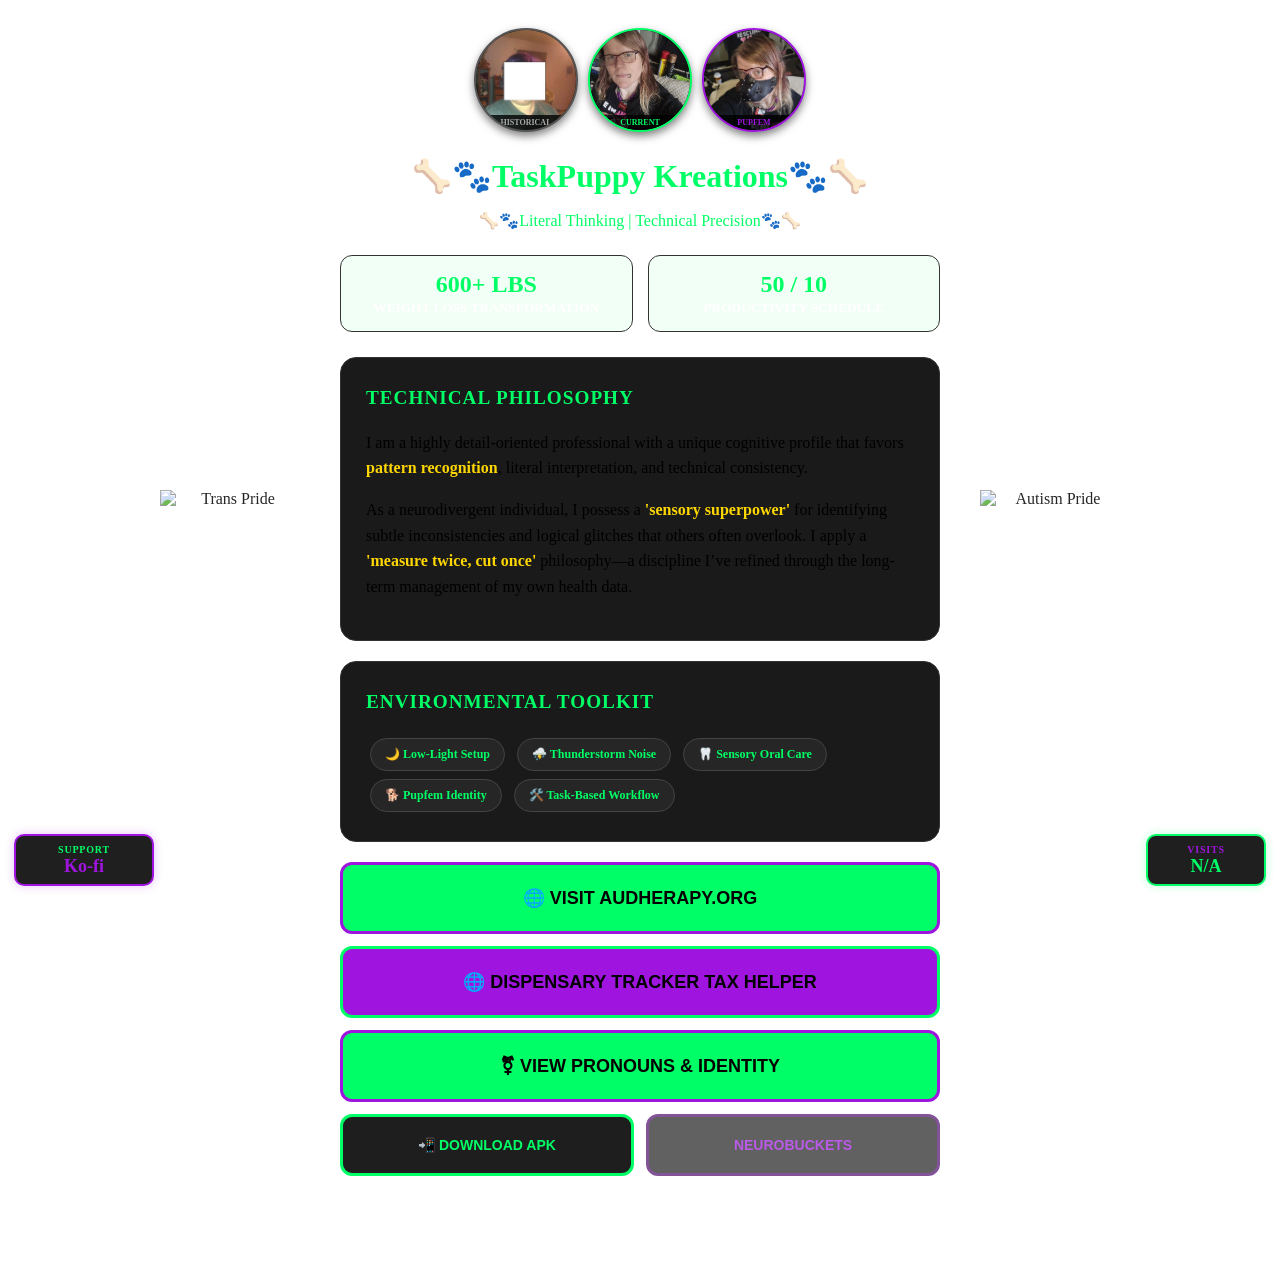
==== index.html @ c6770315 "Fix button link to open in a new tab" ====
<!DOCTYPE html>
<html lang="en">
<head>
    <meta name="darkreader-lock">
    <meta charset="UTF-8">
    <meta name="viewport" content="width=device-width, initial-scale=1.0, maximum-scale=1.0, user-scalable=no">
    <title>TaskPuppy | Forensic Bio</title>
    <link rel="stylesheet" href="style.css">
    <style>
        /* PREVENTS SIDE-SCROLLING ON MOBILE FROM FLOATING IMAGES */
        html, body {
            overflow-x: hidden; 
            cursor: url('assets/pawbeans-cursor-purple.png') 8 4, auto;
        }

        a,
        button,
        [role="button"],
        input[type="button"],
        input[type="submit"] {
            cursor: url('assets/pawbeans-cursor-purple-click.png') 8 4, pointer;
        }

        /* PRESERVED: THE ORGANIC PAW TRAIL - DARK READER LOCK */
        body::before {
            content: "";
            position: fixed;
            top: 0; left: 0; width: 100%; height: 100%;
            pointer-events: none; z-index: -1;
            background-image: url('./assets/paws.png'), url('./assets/paws.png');
            background-repeat: repeat;
            background-size: 400px auto;
            background-position: 0 0, 200px 250px;
            filter: opacity(0.12) drop-shadow(0 0 0 #00ff66) drop-shadow(400px 0 0 #6600ff);
        }

        .app-container { text-align: center; max-width: 600px; margin: 0 auto; padding: 20px; }
        .photo-container { display: flex; justify-content: center; gap: 10px; margin-bottom: 25px; }
        .profile-frame { flex: 0 0 100px; height: 100px; border-radius: 50%; border: 2px solid #00FF66; overflow: hidden; position: relative; background: #111; box-shadow: 0 4px 8px rgba(0,0,0,0.5); }
        .frame-label { position: absolute; bottom: 0; width: 100%; background: rgba(0,0,0,0.8); font-size: 8px; padding: 3px 0; font-weight: 900; color: #00FF66; }
        .stat-grid { display: grid; grid-template-columns: 1fr 1fr; gap: 15px; margin-bottom: 25px; }
        .stat-card { background: rgba(0, 255, 102, 0.05); border: 1px solid #333; padding: 15px; border-radius: 12px; }
        .stat-val { display: block; font-size: 24px; font-weight: 900; color: #00FF66; }
        .card { background: #1a1a1a; border-radius: 16px; padding: 25px; margin-bottom: 20px; border: 1px solid #333; text-align: left; line-height: 1.6; }
        .tool-chip { display: inline-block; background: rgba(255, 255, 255, 0.05); border: 1px solid #444; padding: 6px 14px; border-radius: 20px; font-size: 12px; margin: 4px; color: #00FF66; font-weight: bold; }
        .highlight { color: #FFD700; font-weight: bold; }
        h2 { margin-top: 0; font-size: 1.2rem; text-transform: uppercase; letter-spacing: 1px; }

        .site-counter {
            position: fixed;
            right: 14px;
            bottom: calc(14px + env(safe-area-inset-bottom));
            z-index: 9999;
            background: rgba(0, 0, 0, 0.88);
            border: 2px solid #00FF66;
            border-radius: 10px;
            padding: 8px 12px;
            box-shadow: 0 0 10px rgba(0, 255, 102, 0.25);
            text-align: center;
            min-width: 92px;
        }

        .site-counter-label {
            color: #9f15df;
            font-size: 10px;
            font-weight: 900;
            letter-spacing: 0.8px;
            text-transform: uppercase;
            display: block;
            margin-bottom: 2px;
        }

        .site-counter-value {
            color: #00FF66;
            font-size: 18px;
            font-weight: 900;
            line-height: 1;
        }

        .current-photo-upside-down {
            transform: rotate(270deg);
            transform-origin: center center;
        }

        .kofi-button {
            position: fixed;
            left: 14px;
            bottom: calc(14px + env(safe-area-inset-bottom));
            z-index: 9998;
            background: rgba(0, 0, 0, 0.88);
            border: 2px solid #9f15df;
            border-radius: 10px;
            padding: 8px 12px;
            box-shadow: 0 0 10px rgba(159, 21, 223, 0.25);
            text-align: center;
            min-width: 112px;
            text-decoration: none;
            display: inline-block;
        }

        .kofi-button-label {
            color: #00FF66;
            font-size: 10px;
            font-weight: 900;
            letter-spacing: 0.8px;
            text-transform: uppercase;
            display: block;
            margin-bottom: 2px;
        }

        .kofi-button-value {
            color: #9f15df;
            font-size: 18px;
            font-weight: 900;
            line-height: 1;
        }

        @media (max-width: 640px) {
            .site-counter {
                right: 10px;
                bottom: calc(12px + env(safe-area-inset-bottom));
                padding: 7px 10px;
                min-width: 84px;
            }

            .site-counter-value {
                font-size: 16px;
            }

            .kofi-button {
                left: 10px;
                bottom: calc(12px + env(safe-area-inset-bottom));
                padding: 7px 10px;
                min-width: 98px;
            }

            .kofi-button-value {
                font-size: 16px;
            }

        }
    </style>
</head>
<body>

    <div class="app-container">
        <div class="photo-container">
            <div class="profile-frame" style="border-color: #555;">
                <img src="assets/550-me-web.jpg" loading="lazy" decoding="async" style="width:100%; height:100%; object-fit: cover;">
                <div class="frame-label" style="color:#aaa;">HISTORICAL</div>
            </div>
            <div class="profile-frame">
                <img src="assets/no-muzzle-web.jpg" class="current-photo-upside-down" loading="lazy" decoding="async" style="width:100%; height:100%; object-fit: cover;">
                <div class="frame-label" style="color:#00FF66;">CURRENT</div>
            </div>
            <div class="profile-frame" style="border-color: #9f15df;">
                <img src="assets/muzzle-web.jpg" loading="lazy" decoding="async" style="width:100%; height:100%; object-fit: cover;">
                <div class="frame-label" style="color: #9f15df;">PUPFEM</div>
            </div>
        </div>

        <h1 style="margin-bottom: 5px;color: #00ff66;">🦴🐾TaskPuppy Kreations🐾🦴</h1>
        <p style="color:#00FF66; margin-bottom: 25px;">🦴🐾Literal Thinking | Technical Precision🐾🦴</p>

        <div class="stat-grid">
            <div class="stat-card">
                <span class="stat-val">600+ LBS</span>
                <small style="color:#ffffff; font-weight:bold;">WEIGHT LOSS TRANSFORMATION</small>
            </div>
            <div class="stat-card">
                <span class="stat-val">50 / 10</span>
                <small style="color:#ffffff; font-weight:bold;">PRODUCTIVITY SCHEDULE</small>
            </div>
        </div>

        <div style="position: relative; margin-bottom: 20px;">
            
            <img src="assets/transgender.png" alt="Trans Pride" 
                 style="position: absolute; right: calc(100% + 40px); top: 50%; transform: translateY(-50%); width: 140px; height: auto; opacity: 0.85; pointer-events: none;">

            <div class="card" style="margin-bottom: 0;">
                <h2 style="color:#00FF66;">Technical Philosophy</h2>
                <p>I am a highly detail-oriented professional with a unique cognitive profile that favors <span class="highlight">pattern recognition</span>, literal interpretation, and technical consistency.</p>
                <p>As a neurodivergent individual, I possess a <span class="highlight">'sensory superpower'</span> for identifying subtle inconsistencies and logical glitches that others often overlook. I apply a <span class="highlight">'measure twice, cut once'</span> philosophy—a discipline I’ve refined through the long-term management of my own health data.</p>
            </div>

            <img src="assets/autism.png" alt="Autism Pride" 
                 style="position: absolute; left: calc(100% + 40px); top: 50%; transform: translateY(-50%); width: 140px; height: auto; opacity: 0.85; pointer-events: none;">

        </div>

        <div class="card">
            <h2 style="color:#00FF66;">Environmental Toolkit</h2>
            <div class="chip-container">
                <span class="tool-chip">🌙 Low-Light Setup</span>
                <span class="tool-chip">⛈️ Thunderstorm Noise</span>
                <span class="tool-chip">🦷 Sensory Oral Care</span>
                <span class="tool-chip">🐕 Pupfem Identity</span>
                <span class="tool-chip">🛠️ Task-Based Workflow</span>
            </div>
        </div>

        <div style="margin-top: 20px;">
            <button onclick="window.open('https://audherapy.org', '_blank')" 
                    style="width:100%; background: #00FF66; color: #000; border: 3px solid #9f15df; padding: 22px; border-radius: 12px; font-weight: 900; font-size: 18px; cursor: pointer; margin-bottom: 12px; text-transform: uppercase;">
                🌐 VISIT AUDHERAPY.ORG
            </button>

            <button onclick="window.open('https://github.com/TaskPuppyNatani/Dispensary_Tracker', '_blank')" 
                    style="width:100%; background: #9f15df; color: #000; border: 3px solid #00FF66; padding: 22px; border-radius: 12px; font-weight: 900; font-size: 18px; cursor: pointer; margin-bottom: 12px; text-transform: uppercase;">
                🌐 Dispensary Tracker Tax Helper
            </button>
        </div>

        <button onclick="window.open('https://en.pronouns.page/@natanilombax', '_blank')" 
            style="width:100%; background: #00FF66; color: #000; border: 3px solid #9f15df; padding: 22px; border-radius: 12px; font-weight: 900; font-size: 18px; cursor: pointer; margin-bottom: 12px; text-transform: uppercase;">
        ⚧ VIEW PRONOUNS & IDENTITY
    </button>

        <div style="display: grid; grid-template-columns: 1fr 1fr; gap: 12px; margin-bottom: 60px;">
            <a href="https://audherapy.org/AuDherapy.apk" download style="text-decoration: none;">
                <button style="width:100%; background: #1E1E1E; color: #00FF66; border: 3px solid #00FF66; padding: 20px; border-radius: 12px; font-weight: 900; font-size: 14px; cursor: pointer;">
                    📲 DOWNLOAD APK
                </button>
            </a>
            <button style="width:100%; background: #1E1E1E; color: #9f15df; border: 3px solid #4d0a6b; padding: 20px; border-radius: 12px; font-weight: 900; font-size: 14px; opacity: 0.7;">
                NEUROBUCKETS
            </button>
        </div>
    </div>

    <div class="site-counter" aria-live="polite" aria-label="Site visit counter">
        <span class="site-counter-label">Visits</span>
        <span id="site-counter-value" class="site-counter-value">...</span>
    </div>

    <a class="kofi-button" href="https://ko-fi.com/taskpuppyloona" target="_blank" rel="noopener noreferrer" aria-label="Support me on Ko-fi">
        <span class="kofi-button-label">Support</span>
        <span class="kofi-button-value">Ko-fi</span>
    </a>

<script>
    (function () {
        var counterEl = document.getElementById('site-counter-value');
        if (!counterEl) return;

        var endpoint = 'https://api.countapi.xyz/hit/taskpuppykreations.org/homepage';

        fetch(endpoint)
            .then(function (response) {
                if (!response.ok) {
                    throw new Error('Counter request failed');
                }
                return response.json();
            })
            .then(function (data) {
                if (typeof data.value === 'number') {
                    counterEl.textContent = data.value.toLocaleString();
                } else {
                    counterEl.textContent = 'N/A';
                }
            })
            .catch(function () {
                counterEl.textContent = 'N/A';
            });
    })();
</script>
</body>
</html>
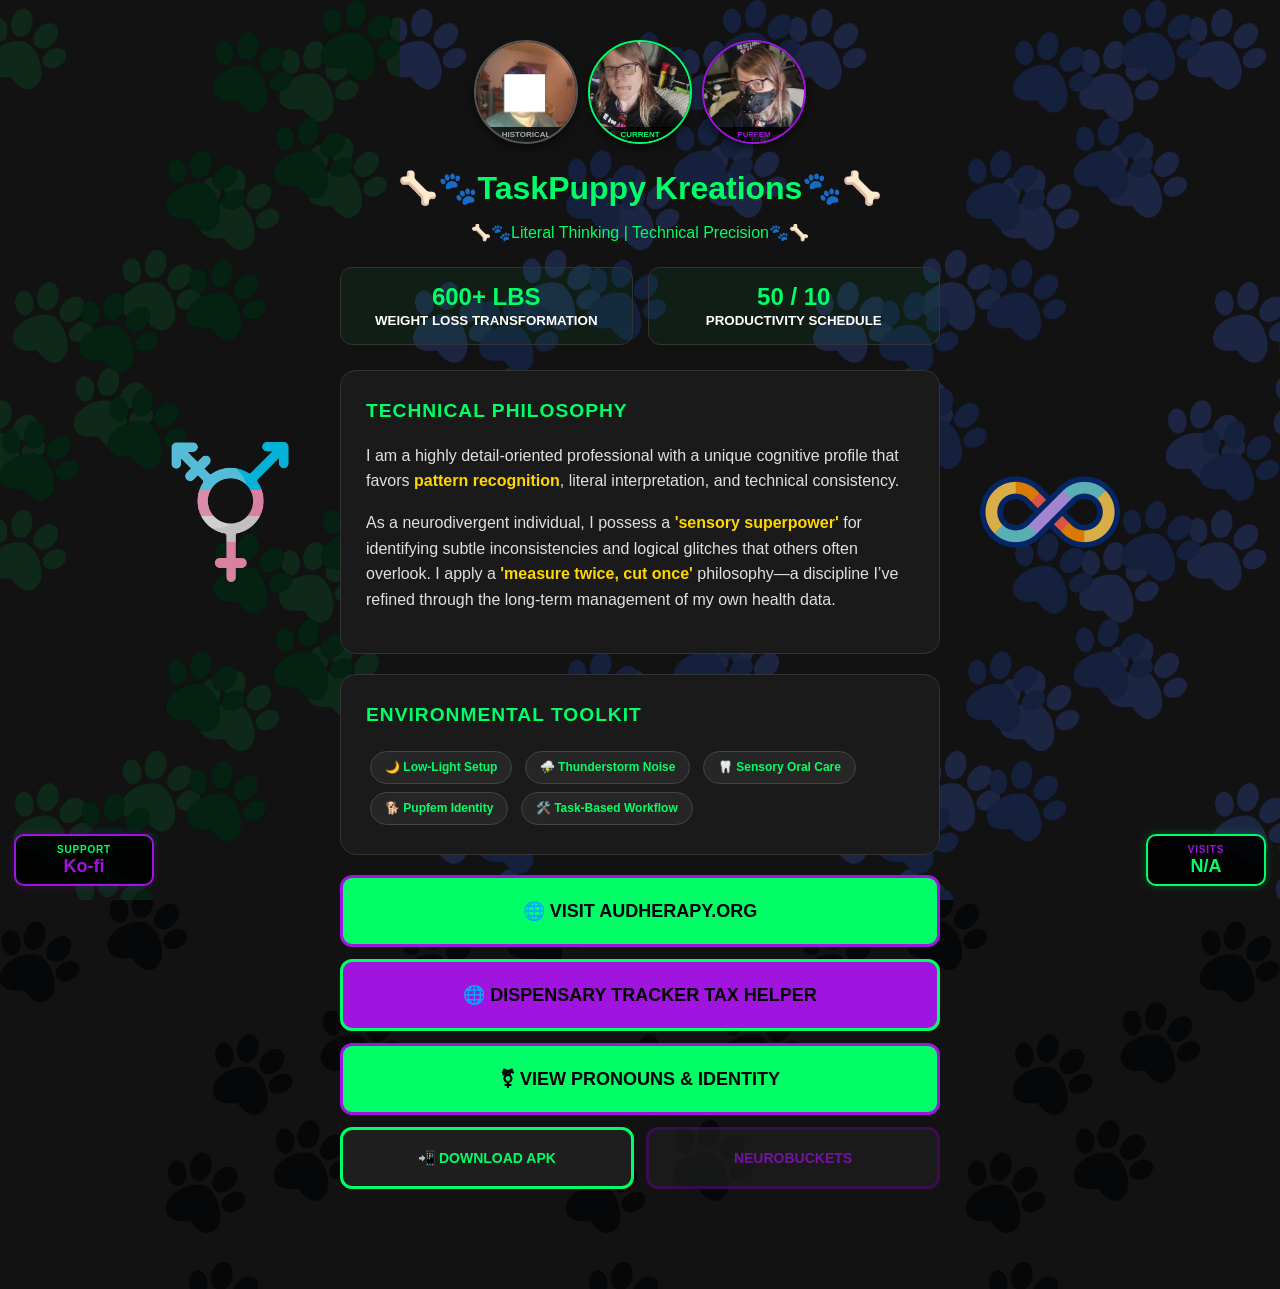
==== commit ddc1a3b7: "Reorganize assest structure" ====
--- a/index.html
+++ b/index.html
@@ -18,7 +18,7 @@
         [role="button"],
         input[type="button"],
         input[type="submit"] {
-            cursor: url('assets/pawbeans-cursor-purple-click.png') 8 4, pointer;
+            cursor: url('assets/cursor/pawbeans-cursor-purple-click.png') 8 4, pointer;
         }
 
         /* PRESERVED: THE ORGANIC PAW TRAIL - DARK READER LOCK */
@@ -27,7 +27,7 @@
             position: fixed;
             top: 0; left: 0; width: 100%; height: 100%;
             pointer-events: none; z-index: -1;
-            background-image: url('./assets/paws.png'), url('./assets/paws.png');
+            background-image: url('./assets/images/branding/paws.png'), url('./assets/images/branding/paws.png');
             background-repeat: repeat;
             background-size: 400px auto;
             background-position: 0 0, 200px 250px;
@@ -146,15 +146,15 @@
     <div class="app-container">
         <div class="photo-container">
             <div class="profile-frame" style="border-color: #555;">
-                <img src="assets/550-me-web.jpg" loading="lazy" decoding="async" style="width:100%; height:100%; object-fit: cover;">
+                <img src="assets/images/blog/550-me-web.jpg" loading="lazy" decoding="async" style="width:100%; height:100%; object-fit: cover;">
                 <div class="frame-label" style="color:#aaa;">HISTORICAL</div>
             </div>
             <div class="profile-frame">
-                <img src="assets/no-muzzle-web.jpg" class="current-photo-upside-down" loading="lazy" decoding="async" style="width:100%; height:100%; object-fit: cover;">
+                <img src="assets/images/blog/no-muzzle-web.jpg" class="current-photo-upside-down" loading="lazy" decoding="async" style="width:100%; height:100%; object-fit: cover;">
                 <div class="frame-label" style="color:#00FF66;">CURRENT</div>
             </div>
             <div class="profile-frame" style="border-color: #9f15df;">
-                <img src="assets/muzzle-web.jpg" loading="lazy" decoding="async" style="width:100%; height:100%; object-fit: cover;">
+                <img src="assets/images/blog/muzzle-web.jpg" loading="lazy" decoding="async" style="width:100%; height:100%; object-fit: cover;">
                 <div class="frame-label" style="color: #9f15df;">PUPFEM</div>
             </div>
         </div>
@@ -175,7 +175,7 @@
 
         <div style="position: relative; margin-bottom: 20px;">
             
-            <img src="assets/transgender.png" alt="Trans Pride" 
+            <img src="assets/icons/transgender.png" alt="Trans Pride" 
                  style="position: absolute; right: calc(100% + 40px); top: 50%; transform: translateY(-50%); width: 140px; height: auto; opacity: 0.85; pointer-events: none;">
 
             <div class="card" style="margin-bottom: 0;">
@@ -184,7 +184,7 @@
                 <p>As a neurodivergent individual, I possess a <span class="highlight">'sensory superpower'</span> for identifying subtle inconsistencies and logical glitches that others often overlook. I apply a <span class="highlight">'measure twice, cut once'</span> philosophy—a discipline I’ve refined through the long-term management of my own health data.</p>
             </div>
 
-            <img src="assets/autism.png" alt="Autism Pride" 
+            <img src="assets/icons/autism.png" alt="Autism Pride" 
                  style="position: absolute; left: calc(100% + 40px); top: 50%; transform: translateY(-50%); width: 140px; height: auto; opacity: 0.85; pointer-events: none;">
 
         </div>
@@ -244,7 +244,7 @@
         var counterEl = document.getElementById('site-counter-value');
         if (!counterEl) return;
 
-        var endpoint = 'https://api.countapi.xyz/hit/taskpuppykreations.org/homepage';
+        var endpoint = 'https://api.counterapi.dev/v1/taskpuppykreations/homepage/up';
 
         fetch(endpoint)
             .then(function (response) {
@@ -254,8 +254,8 @@
                 return response.json();
             })
             .then(function (data) {
-                if (typeof data.value === 'number') {
-                    counterEl.textContent = data.value.toLocaleString();
+                if (typeof data.count === 'number') {
+                    counterEl.textContent = data.count.toLocaleString();
                 } else {
                     counterEl.textContent = 'N/A';
                 }
--- a/style.css
+++ b/style.css
@@ -0,0 +1,54 @@
+:root {
+    --bg-color: #121212;
+    --card-bg: #1E1E1E;
+    --text-main: #E0E0E0;
+    --cyan: #00E5FF;
+    --orange: #FF9100;
+    --purple: #9f15df;
+}
+
+body {
+    background-color: var(--bg-color);
+    color: var(--text-main);
+    font-family: 'Inter', sans-serif;
+    margin: 0;
+    padding: 20px;
+    /* Paw Trail Background preserved from your bio app */
+    background-image: url('assets/images/branding/paws.png');
+    background-size: 400px;
+    background-repeat: repeat;
+}
+
+.profile-frame {
+    width: 100px;
+    height: 100px;
+    border-radius: 50%;
+    border: 2px solid var(--cyan);
+    overflow: hidden;
+    position: relative;
+}
+
+.stat-card {
+    background: rgba(0, 229, 255, 0.05);
+    border: 1px solid #333;
+    padding: 15px;
+    border-radius: 12px;
+    text-align: center;
+}
+
+.stat-val {
+    font-size: 24px;
+    font-weight: 900;
+    color: var(--cyan);
+}
+
+.merchant-btn {
+    width: 100%;
+    background: var(--purple);
+    color: #000;
+    padding: 20px;
+    border-radius: 12px;
+    font-weight: 900;
+    border: none;
+    cursor: pointer;
+}
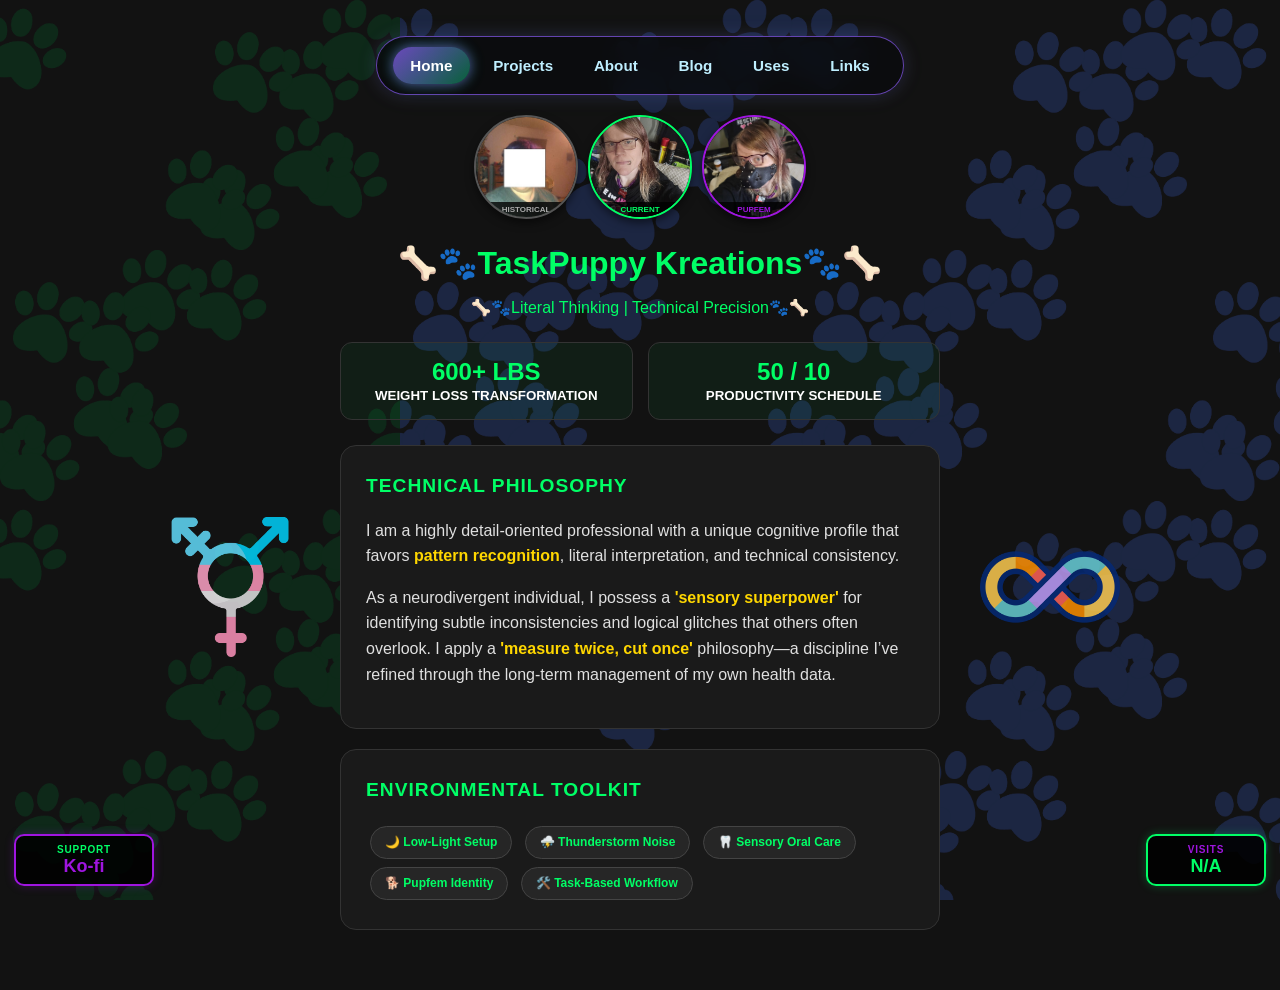
==== commit e0675129: "Moved css to assets/css/ folder, added navbar, removed links on index.hmtl" ====
--- a/index.html
+++ b/index.html
@@ -5,7 +5,7 @@
     <meta charset="UTF-8">
     <meta name="viewport" content="width=device-width, initial-scale=1.0, maximum-scale=1.0, user-scalable=no">
     <title>TaskPuppy | Forensic Bio</title>
-    <link rel="stylesheet" href="style.css">
+    <link rel="stylesheet" href="assets/css/style.css">
     <style>
         /* PREVENTS SIDE-SCROLLING ON MOBILE FROM FLOATING IMAGES */
         html, body {
@@ -142,6 +142,16 @@
     </style>
 </head>
 <body>
+<nav class="navbar" aria-label="Main navigation">
+    <ul>
+        <li><a href="index.html" aria-current="page">Home</a></li>
+        <li><a href="projects.html">Projects</a></li>
+        <li><a href="about.html">About</a></li>
+        <li><a href="blog.html">Blog</a></li>
+        <li><a href="uses.html">Uses</a></li>
+        <li><a href="links.html">Links</a></li>
+    </ul>
+</nav>
 
     <div class="app-container">
         <div class="photo-container">
@@ -198,34 +208,6 @@
                 <span class="tool-chip">🐕 Pupfem Identity</span>
                 <span class="tool-chip">🛠️ Task-Based Workflow</span>
             </div>
-        </div>
-
-        <div style="margin-top: 20px;">
-            <button onclick="window.open('https://audherapy.org', '_blank')" 
-                    style="width:100%; background: #00FF66; color: #000; border: 3px solid #9f15df; padding: 22px; border-radius: 12px; font-weight: 900; font-size: 18px; cursor: pointer; margin-bottom: 12px; text-transform: uppercase;">
-                🌐 VISIT AUDHERAPY.ORG
-            </button>
-
-            <button onclick="window.open('https://github.com/TaskPuppyNatani/Dispensary_Tracker', '_blank')" 
-                    style="width:100%; background: #9f15df; color: #000; border: 3px solid #00FF66; padding: 22px; border-radius: 12px; font-weight: 900; font-size: 18px; cursor: pointer; margin-bottom: 12px; text-transform: uppercase;">
-                🌐 Dispensary Tracker Tax Helper
-            </button>
-        </div>
-
-        <button onclick="window.open('https://en.pronouns.page/@natanilombax', '_blank')" 
-            style="width:100%; background: #00FF66; color: #000; border: 3px solid #9f15df; padding: 22px; border-radius: 12px; font-weight: 900; font-size: 18px; cursor: pointer; margin-bottom: 12px; text-transform: uppercase;">
-        ⚧ VIEW PRONOUNS & IDENTITY
-    </button>
-
-        <div style="display: grid; grid-template-columns: 1fr 1fr; gap: 12px; margin-bottom: 60px;">
-            <a href="https://audherapy.org/AuDherapy.apk" download style="text-decoration: none;">
-                <button style="width:100%; background: #1E1E1E; color: #00FF66; border: 3px solid #00FF66; padding: 20px; border-radius: 12px; font-weight: 900; font-size: 14px; cursor: pointer;">
-                    📲 DOWNLOAD APK
-                </button>
-            </a>
-            <button style="width:100%; background: #1E1E1E; color: #9f15df; border: 3px solid #4d0a6b; padding: 20px; border-radius: 12px; font-weight: 900; font-size: 14px; opacity: 0.7;">
-                NEUROBUCKETS
-            </button>
         </div>
     </div>
 
--- a/assets/css/style.css
+++ b/assets/css/style.css
@@ -0,0 +1,161 @@
+:root {
+    --bg-color: #121212;
+    --card-bg: #1E1E1E;
+    --text-main: #E0E0E0;
+    --cyan: #00E5FF;
+    --orange: #FF9100;
+    --purple: #9f15df;
+}
+
+body {
+    background-color: var(--bg-color);
+    color: var(--text-main);
+    font-family: 'Inter', sans-serif;
+    margin: 0;
+    padding: 20px;
+    /* Paw Trail Background preserved from your bio app */
+    background-image: url('assets/images/branding/paws.png');
+    background-size: cover;
+    background-repeat: repeat;
+    background-position: center;
+}
+
+.profile-frame {
+    width: 100px;
+    height: 100px;
+    border-radius: 50%;
+    border: 2px solid var(--cyan);
+    overflow: hidden;
+    position: relative;
+}
+
+.stat-card {
+    background: rgba(0, 229, 255, 0.05);
+    border: 1px solid #333;
+    padding: 15px;
+    border-radius: 12px;
+    text-align: center;
+}
+
+.stat-val {
+    font-size: 24px;
+    font-weight: 900;
+    color: var(--cyan);
+}
+
+.merchant-btn {
+    width: 100%;
+    background: var(--purple);
+    color: #000;
+    padding: 20px;
+    border-radius: 12px;
+    font-weight: 900;
+    border: none;
+    cursor: pointer;
+}
+
+/* ===========================
+   Navigation
+   =========================== */
+
+.navbar {
+    position: sticky;
+    top: 1rem;
+    z-index: 1000;
+
+    width: fit-content;
+    max-width: calc(100% - 2rem);
+
+    margin: 1rem auto 0;
+    padding: 0.65rem 1rem;
+
+    background: rgba(10, 12, 14, 0.82);
+    backdrop-filter: blur(12px);
+    -webkit-backdrop-filter: blur(12px);
+
+    border: 1px solid rgba(139, 92, 246, 0.7);
+    border-radius: 999px;
+
+    box-shadow:
+        0 0 18px rgba(139, 92, 246, 0.18),
+        0 0 30px rgba(0, 255, 140, 0.05);
+}
+
+.navbar ul {
+    display: flex;
+    align-items: center;
+    justify-content: center;
+    gap: 0.35rem;
+
+    margin: 0;
+    padding: 0;
+
+    list-style: none;
+}
+
+.navbar a {
+    display: inline-flex;
+    align-items: center;
+    justify-content: center;
+
+    padding: 0.6rem 1.1rem;
+
+    color: #bfefff;
+    text-decoration: none;
+    font-size: 0.95rem;
+    font-weight: 700;
+
+    border-radius: 999px;
+
+    transition:
+        color 0.2s ease,
+        background-color 0.2s ease,
+        box-shadow 0.2s ease,
+        transform 0.2s ease;
+}
+
+.navbar a:hover,
+.navbar a:focus-visible {
+    color: #00ff8c;
+    background: rgba(0, 255, 140, 0.08);
+
+    box-shadow:
+        0 0 10px rgba(0, 255, 140, 0.2),
+        inset 0 0 10px rgba(0, 255, 140, 0.05);
+
+    transform: translateY(-1px);
+    outline: none;
+}
+
+.navbar a.active,
+.navbar a[aria-current="page"] {
+    color: #ffffff;
+    background: linear-gradient(
+        135deg,
+        rgba(139, 92, 246, 0.75),
+        rgba(0, 255, 140, 0.35)
+    );
+
+    box-shadow:
+        0 0 12px rgba(139, 92, 246, 0.55),
+        0 0 16px rgba(0, 255, 140, 0.28);
+}
+
+@media (max-width: 700px) {
+    .navbar {
+        top: 0.5rem;
+        margin-top: 0.5rem;
+        padding: 0.5rem;
+        border-radius: 1rem;
+    }
+
+    .navbar ul {
+        flex-wrap: wrap;
+        gap: 0.25rem;
+    }
+
+    .navbar a {
+        padding: 0.5rem 0.7rem;
+        font-size: 0.85rem;
+    }
+}
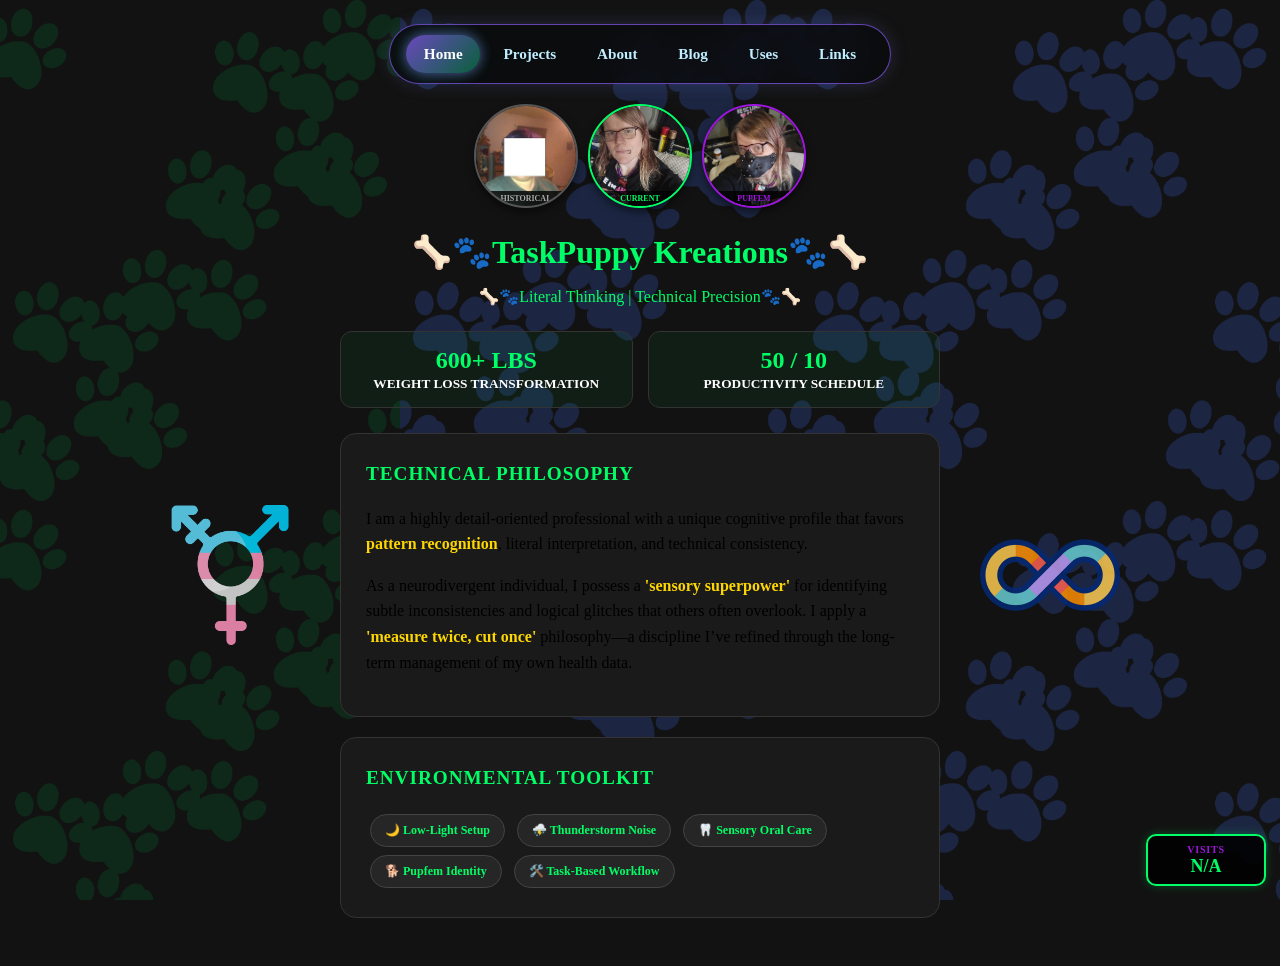
==== commit 17c4a0f9: "added projects page, updated kofi links" ====
--- a/index.html
+++ b/index.html
@@ -22,18 +22,7 @@
         }
 
         /* PRESERVED: THE ORGANIC PAW TRAIL - DARK READER LOCK */
-        body::before {
-            content: "";
-            position: fixed;
-            top: 0; left: 0; width: 100%; height: 100%;
-            pointer-events: none; z-index: -1;
-            background-image: url('./assets/images/branding/paws.png'), url('./assets/images/branding/paws.png');
-            background-repeat: repeat;
-            background-size: 400px auto;
-            background-position: 0 0, 200px 250px;
-            filter: opacity(0.12) drop-shadow(0 0 0 #00ff66) drop-shadow(400px 0 0 #6600ff);
-        }
-
+        
         .app-container { text-align: center; max-width: 600px; margin: 0 auto; padding: 20px; }
         .photo-container { display: flex; justify-content: center; gap: 10px; margin-bottom: 25px; }
         .profile-frame { flex: 0 0 100px; height: 100px; border-radius: 50%; border: 2px solid #00FF66; overflow: hidden; position: relative; background: #111; box-shadow: 0 4px 8px rgba(0,0,0,0.5); }
@@ -216,10 +205,17 @@
         <span id="site-counter-value" class="site-counter-value">...</span>
     </div>
 
-    <a class="kofi-button" href="https://ko-fi.com/taskpuppyloona" target="_blank" rel="noopener noreferrer" aria-label="Support me on Ko-fi">
-        <span class="kofi-button-label">Support</span>
-        <span class="kofi-button-value">Ko-fi</span>
-    </a>
+    <script src='https://storage.ko-fi.com/cdn/scripts/overlay-widget.js'></script>
+<script>
+  kofiWidgetOverlay.draw('natanilombax', {
+    'type': 'floating-chat',
+    'floating-chat.donateButton.text': 'Support me',
+    'floating-chat.donateButton.background-color': '#794bc4',
+    'floating-chat.donateButton.text-color': '#fff'
+  });
+</script>
+
+
 
 <script>
     (function () {
--- a/assets/css/style.css
+++ b/assets/css/style.css
@@ -7,17 +7,36 @@
     --purple: #9f15df;
 }
 
+html {
+    background-color: #121212;
+}
+
 body {
-    background-color: var(--bg-color);
-    color: var(--text-main);
-    font-family: 'Inter', sans-serif;
-    margin: 0;
-    padding: 20px;
-    /* Paw Trail Background preserved from your bio app */
-    background-image: url('assets/images/branding/paws.png');
-    background-size: cover;
+    position: relative;
+    min-height: 100vh;
+    background-color: #121212;
+}
+
+body::before {
+    content: "";
+    position: fixed;
+    inset: 0;
+    pointer-events: none;
+    z-index: 0;
+    background-image:
+        url('../images/branding/paws.png'),
+        url('../images/branding/paws.png');
     background-repeat: repeat;
-    background-position: center;
+    background-size: 400px auto;
+    background-position: 0 0, 200px 250px;
+    filter: opacity(0.12)
+        drop-shadow(0 0 0 #00ff66)
+        drop-shadow(400px 0 0 #6600ff);
+}
+
+body > * {
+    position: relative;
+    z-index: 1;
 }
 
 .profile-frame {
@@ -158,4 +177,212 @@
         padding: 0.5rem 0.7rem;
         font-size: 0.85rem;
     }
+}
+
+/* ===========================
+   Projects Page
+   =========================== */
+
+.projects-page {
+    max-width: 900px;
+    margin: 0 auto;
+    padding: 20px 20px 60px;
+    text-align: center;
+}
+
+.projects-page h1 {
+    color: #00FF66;
+    margin-bottom: 8px;
+    font-size: 1.6rem;
+}
+
+.projects-intro {
+    color: #00FF66;
+    max-width: 600px;
+    margin: 0 auto 40px;
+    font-size: 0.95rem;
+    line-height: 1.6;
+}
+
+.project-group {
+    margin-bottom: 48px;
+}
+
+.project-group-title {
+    color: var(--purple);
+    font-size: 1.1rem;
+    text-transform: uppercase;
+    letter-spacing: 1px;
+    border-bottom: 2px solid rgba(0, 255, 102, 0.3);
+    padding-bottom: 8px;
+    margin-bottom: 20px;
+    text-align: left;
+}
+
+.project-grid {
+    display: grid;
+    grid-template-columns: repeat(auto-fit, minmax(280px, 1fr));
+    gap: 20px;
+}
+
+.project-card {
+    background: var(--card-bg);
+    border: 1px solid #333;
+    border-radius: 16px;
+    transition: box-shadow 0.2s ease, transform 0.2s ease;
+    text-align: left;
+}
+
+.project-card:hover,
+.project-card:focus-within {
+    box-shadow: 0 0 15px rgba(0, 255, 102, 0.2);
+    transform: translateY(-2px);
+}
+
+.project-card-body {
+    padding: 20px;
+}
+
+.project-card-title {
+    color: var(--cyan);
+    font-size: 1.1rem;
+    margin: 0 0 8px 0;
+    text-transform: uppercase;
+    letter-spacing: 0.5px;
+}
+
+.project-card-desc {
+    color: var(--text-main);
+    font-size: 0.9rem;
+    line-height: 1.6;
+    margin-bottom: 14px;
+}
+
+/* Status badges */
+.status-badge {
+    display: inline-block;
+    padding: 4px 12px;
+    border-radius: 999px;
+    font-size: 0.75rem;
+    font-weight: 700;
+    text-transform: uppercase;
+    letter-spacing: 0.5px;
+}
+
+.status-badge--active {
+    background: rgba(0, 255, 102, 0.15);
+    color: #00FF66;
+    border: 1px solid #00FF66;
+}
+
+.status-badge--stable {
+    background: rgba(255, 215, 0, 0.15);
+    color: #FFD700;
+    border: 1px solid #FFD700;
+}
+
+.status-badge--archived {
+    background: rgba(0, 229, 255, 0.15);
+    color: #00E5FF;
+    border: 1px solid #00E5FF;
+}
+
+.status-badge--experiment {
+    background: rgba(255, 145, 0, 0.15);
+    color: #FF9100;
+    border: 1px solid #FF9100;
+}
+
+/* Project links */
+.project-links {
+    display: flex;
+    gap: 10px;
+    flex-wrap: wrap;
+}
+
+.project-link {
+    display: inline-block;
+    padding: 8px 16px;
+    border-radius: 12px;
+    font-weight: 700;
+    font-size: 0.85rem;
+    text-decoration: none;
+    text-transform: uppercase;
+    transition: box-shadow 0.2s ease, transform 0.2s ease;
+}
+
+.project-link:hover,
+.project-link:focus-visible {
+    box-shadow: 0 0 10px rgba(0, 255, 102, 0.3);
+    transform: translateY(-1px);
+    outline: none;
+}
+
+.project-link.github {
+    background: var(--purple);
+    color: #000;
+    border: 2px solid rgba(159, 21, 223, 0.5);
+}
+
+.project-link.live {
+    background: var(--card-bg);
+    color: #00FF66;
+    border: 2px solid #00FF66;
+}
+
+.project-link.private {
+    display: inline-block;
+    padding: 8px 16px;
+    border-radius: 12px;
+    font-weight: 700;
+    font-size: 0.85rem;
+    text-transform: uppercase;
+    color: #666;
+    border: 2px dashed #444;
+    cursor: default;
+}
+
+/* Mobile */
+@media (max-width: 700px) {
+    .projects-page {
+        padding: 16px 16px 48px;
+    }
+
+    .projects-page h1 {
+        font-size: 1.3rem;
+    }
+
+    .projects-intro {
+        font-size: 0.88rem;
+        margin-bottom: 28px;
+    }
+
+    .project-group {
+        margin-bottom: 36px;
+    }
+
+    .project-group-title {
+        font-size: 0.95rem;
+    }
+
+    .project-grid {
+        gap: 16px;
+    }
+
+    .project-card-body {
+        padding: 16px;
+    }
+
+    .project-card-title {
+        font-size: 1rem;
+    }
+
+    .project-card-desc {
+        font-size: 0.85rem;
+    }
+
+    .project-link {
+        padding: 10px 14px;
+        font-size: 0.8rem;
+    }
 }
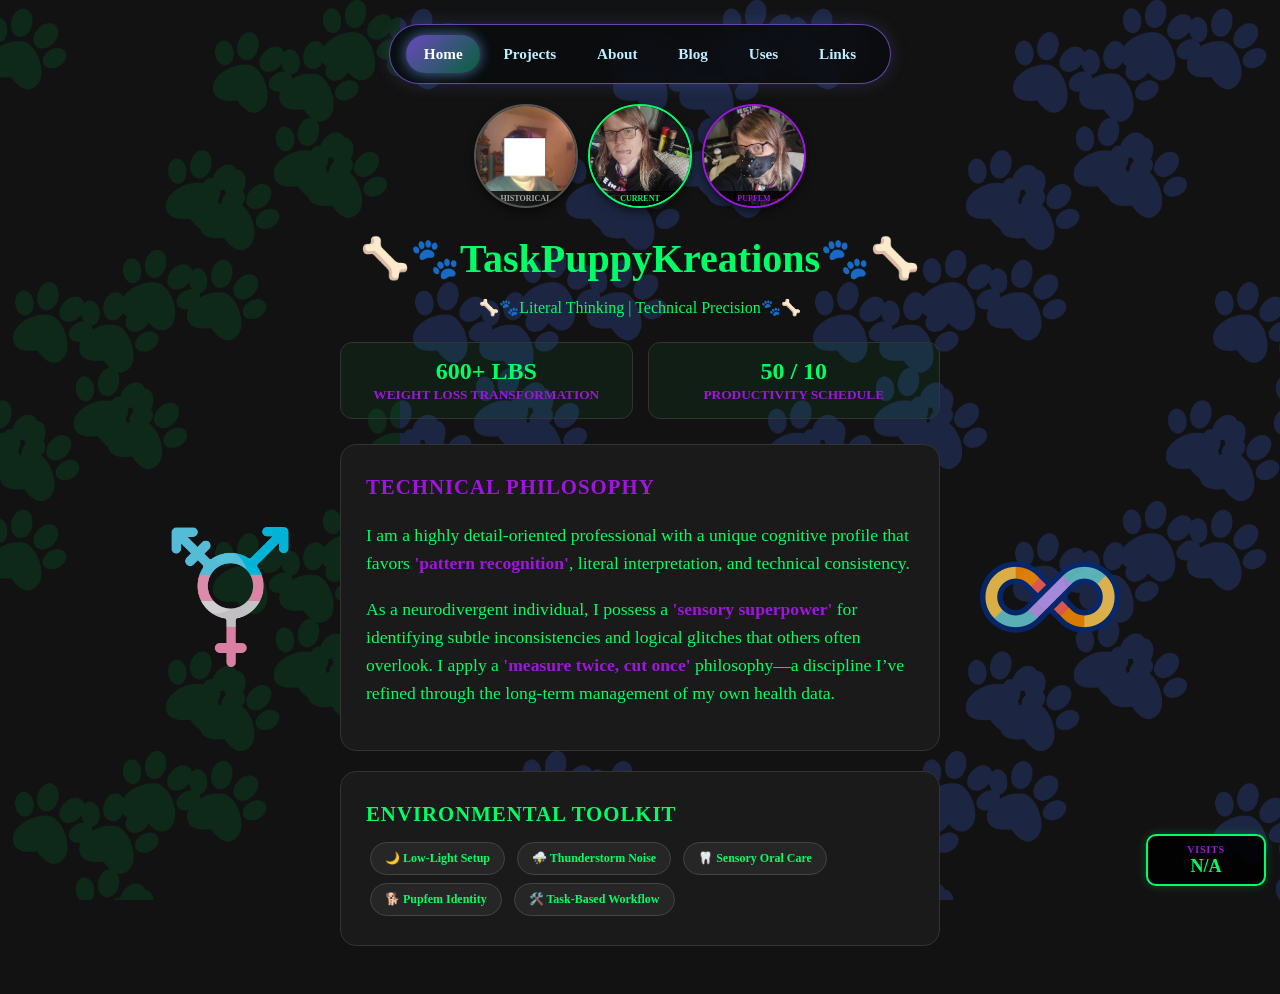
==== commit 29b59215: "modified layout and text, font colours" ====
--- a/index.html
+++ b/index.html
@@ -158,17 +158,17 @@
             </div>
         </div>
 
-        <h1 style="margin-bottom: 5px;color: #00ff66;">🦴🐾TaskPuppy Kreations🐾🦴</h1>
-        <p style="color:#00FF66; margin-bottom: 25px;">🦴🐾Literal Thinking | Technical Precision🐾🦴</p>
+        <h1 style="margin-bottom: 5px;color: #00ff66;">🦴🐾TaskPuppyKreations🐾🦴</h1>
+        <p style="color:#00FF66; margin-bottom: 25px; font-family:Comic Sans MS, Comic Sans, cursive;">🦴🐾Literal Thinking | Technical Precision🐾🦴</p>
 
         <div class="stat-grid">
             <div class="stat-card">
                 <span class="stat-val">600+ LBS</span>
-                <small style="color:#ffffff; font-weight:bold;">WEIGHT LOSS TRANSFORMATION</small>
+                <small style="color:#9f15df; font-weight:bold;">WEIGHT LOSS TRANSFORMATION</small>
             </div>
             <div class="stat-card">
                 <span class="stat-val">50 / 10</span>
-                <small style="color:#ffffff; font-weight:bold;">PRODUCTIVITY SCHEDULE</small>
+                <small style="color:#9f15df; font-weight:bold;">PRODUCTIVITY SCHEDULE</small>
             </div>
         </div>
 
@@ -178,8 +178,8 @@
                  style="position: absolute; right: calc(100% + 40px); top: 50%; transform: translateY(-50%); width: 140px; height: auto; opacity: 0.85; pointer-events: none;">
 
             <div class="card" style="margin-bottom: 0;">
-                <h2 style="color:#00FF66;">Technical Philosophy</h2>
-                <p>I am a highly detail-oriented professional with a unique cognitive profile that favors <span class="highlight">pattern recognition</span>, literal interpretation, and technical consistency.</p>
+                <h2>Technical Philosophy</h2>
+                <p>I am a highly detail-oriented professional with a unique cognitive profile that favors <span class="highlight">'pattern recognition'</span>, literal interpretation, and technical consistency.</p>
                 <p>As a neurodivergent individual, I possess a <span class="highlight">'sensory superpower'</span> for identifying subtle inconsistencies and logical glitches that others often overlook. I apply a <span class="highlight">'measure twice, cut once'</span> philosophy—a discipline I’ve refined through the long-term management of my own health data.</p>
             </div>
 
--- a/assets/css/style.css
+++ b/assets/css/style.css
@@ -39,6 +39,11 @@
     z-index: 1;
 }
 
+h1 {
+    font-family: "Comic Sans MS", "Comic Sans", cursive;
+    font-size: 40px;
+}
+
 .profile-frame {
     width: 100px;
     height: 100px;
@@ -54,6 +59,24 @@
     padding: 15px;
     border-radius: 12px;
     text-align: center;
+    color:#00FF66
+}
+
+.card p {
+    color:#00FF66;
+    font-size: 1.1rem;
+    line-height: 1.6;
+}
+
+.card h2 {
+    color:#9f15df;
+    font-family: "Comic Sans MS", "Comic Sans", cursive;
+    font-size: 1.3rem;
+    margin-bottom: 8px;
+}
+
+.card .highlight {
+    color: #9f15df;
 }
 
 .stat-val {
@@ -62,16 +85,6 @@
     color: var(--cyan);
 }
 
-.merchant-btn {
-    width: 100%;
-    background: var(--purple);
-    color: #000;
-    padding: 20px;
-    border-radius: 12px;
-    font-weight: 900;
-    border: none;
-    cursor: pointer;
-}
 
 /* ===========================
    Navigation
@@ -200,7 +213,7 @@
     color: #00FF66;
     max-width: 600px;
     margin: 0 auto 40px;
-    font-size: 0.95rem;
+    font-size: .95rem;
     line-height: 1.6;
 }
 
@@ -209,9 +222,10 @@
 }
 
 .project-group-title {
-    color: var(--purple);
-    font-size: 1.1rem;
+    color:#9f15df;
+    font-size: 1.25rem;
     text-transform: uppercase;
+    font-family:"Comic Sans MS", "Comic Sans", cursive;
     letter-spacing: 1px;
     border-bottom: 2px solid rgba(0, 255, 102, 0.3);
     padding-bottom: 8px;
@@ -244,18 +258,21 @@
 }
 
 .project-card-title {
-    color: var(--cyan);
-    font-size: 1.1rem;
+    color:#9f15df;
+    font-size: 1.25rem;
+    font-family:"Comic Sans MS", "Comic Sans", cursive;
     margin: 0 0 8px 0;
     text-transform: uppercase;
     letter-spacing: 0.5px;
+    font-weight: bold;
 }
 
 .project-card-desc {
     color: var(--text-main);
-    font-size: 0.9rem;
+    font-size: 1.05rem;
     line-height: 1.6;
     margin-bottom: 14px;
+    color: #00FF66;
 }
 
 /* Status badges */
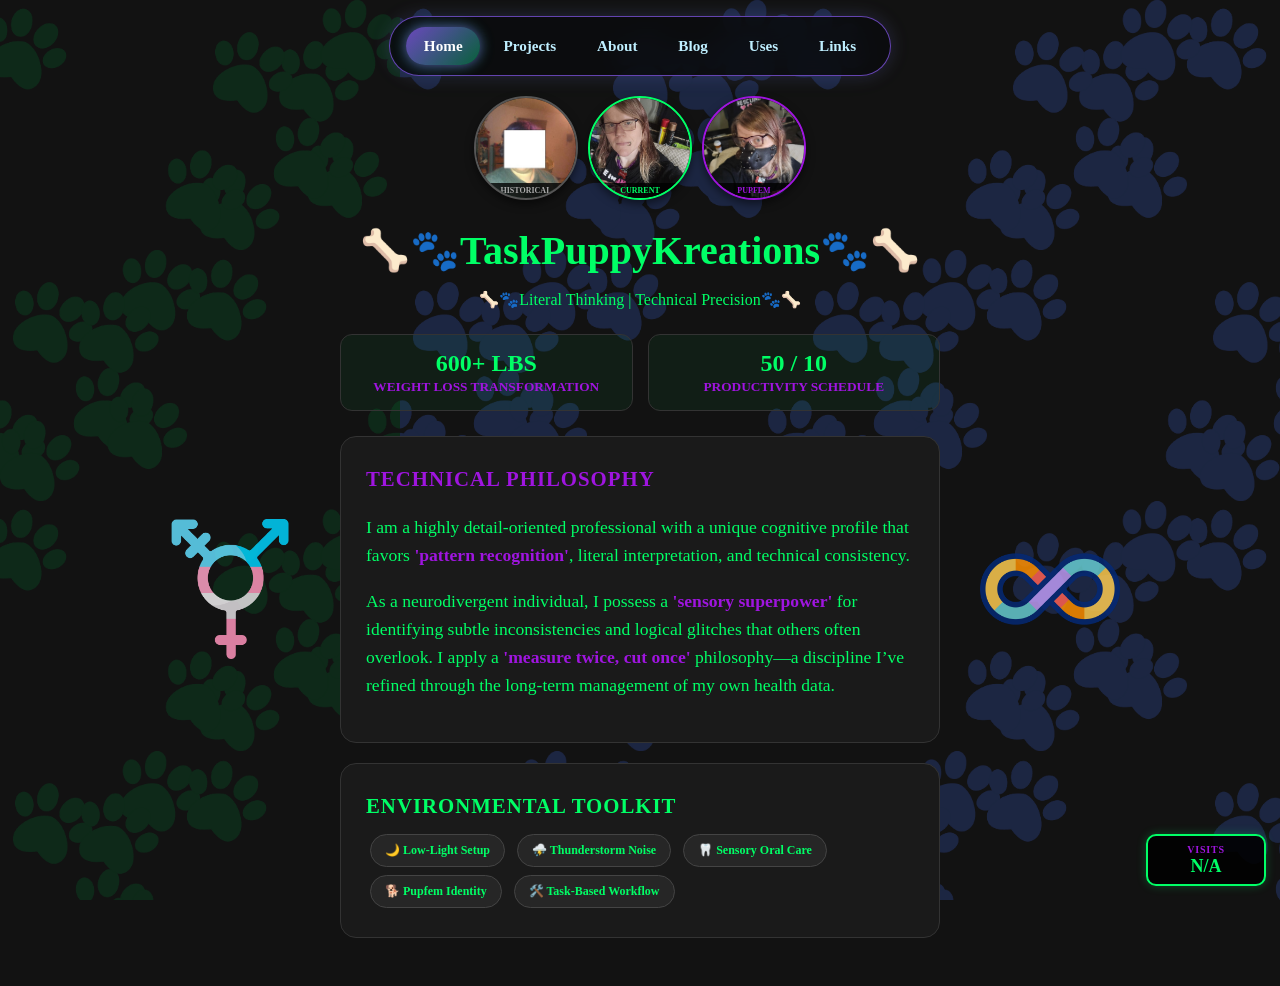
==== commit 401a5cc8: "fix cursor issue on all pages" ====
--- a/index.html
+++ b/index.html
@@ -8,18 +8,7 @@
     <link rel="stylesheet" href="assets/css/style.css">
     <style>
         /* PREVENTS SIDE-SCROLLING ON MOBILE FROM FLOATING IMAGES */
-        html, body {
-            overflow-x: hidden; 
-            cursor: url('assets/pawbeans-cursor-purple.png') 8 4, auto;
-        }
-
-        a,
-        button,
-        [role="button"],
-        input[type="button"],
-        input[type="submit"] {
-            cursor: url('assets/cursor/pawbeans-cursor-purple-click.png') 8 4, pointer;
-        }
+        
 
         /* PRESERVED: THE ORGANIC PAW TRAIL - DARK READER LOCK */
         
--- a/assets/css/style.css
+++ b/assets/css/style.css
@@ -85,6 +85,24 @@
     color: var(--cyan);
 }
 
+/* ===========================
+   Cursor
+   =========================== */
+
+html,
+body * {
+    cursor: url("../cursor/pawbeans-cursor-purple.png"), auto;
+}
+
+a,
+button,
+input,
+select,
+textarea,
+label,
+[role="button"] {
+    cursor: url("../cursor/pawbeans-cursor-purple-click.png"), pointer;
+}
 
 /* ===========================
    Navigation
@@ -97,7 +115,6 @@
 
     width: fit-content;
     max-width: calc(100% - 2rem);
-
     margin: 1rem auto 0;
     padding: 0.65rem 1rem;
 
@@ -402,4 +419,468 @@
         padding: 10px 14px;
         font-size: 0.8rem;
     }
-}+}
+
+/* ===========================
+   Blog
+   =========================== */
+
+.blog-index {
+    max-width: 900px;
+    margin: 0 auto;
+    padding: 20px 20px 60px;
+    text-align: center;
+}
+
+.blog-index h1 {
+    color: #00FF66;
+    margin-bottom: 8px;
+    font-size: 1.6rem;
+}
+
+.blog-intro {
+    color: #00FF66;
+    max-width: 600px;
+    margin: 0 auto 40px;
+    font-size: .95rem;
+    line-height: 1.6;
+}
+
+.blog-post-list {
+    display: flex;
+    flex-direction: column;
+    gap: 20px;
+    align-items: stretch;
+}
+
+.blog-post-card {
+    padding: 24px;
+}
+
+.blog-post-title {
+    color: #9f15df;
+    font-size: 1.25rem;
+    font-family: "Comic Sans MS", "Comic Sans", cursive;
+    margin: 0 0 8px 0;
+    text-transform: uppercase;
+    letter-spacing: 0.5px;
+    font-weight: bold;
+}
+
+.blog-post-date {
+    color: #9f15df;
+    font-size: 0.85rem;
+    display: block;
+    margin-bottom: 10px;
+}
+
+.blog-post-summary {
+    color: #00FF66;
+    font-size: 1.05rem;
+    line-height: 1.6;
+    margin-bottom: 14px;
+}
+
+.blog-post-tags {
+    display: flex;
+    gap: 8px;
+    flex-wrap: wrap;
+    margin-bottom: 14px;
+}
+
+.blog-tag {
+    color: #00FF66;
+}
+
+.blog-read-more {
+    display: inline-block;
+    color: #00FF66;
+    font-weight: 700;
+    font-size: 0.95rem;
+    text-decoration: none;
+    transition: color 0.2s ease, box-shadow 0.2s ease;
+}
+
+.blog-read-more:hover,
+.blog-read-more:focus-visible {
+    color: #9f15df;
+    box-shadow: 0 0 10px rgba(159, 21, 223, 0.3);
+    outline: none;
+}
+
+/* Blog post page */
+.blog-post-page {
+    max-width: 720px;
+    margin: 0 auto;
+    padding: 20px 20px 60px;
+}
+
+/* Optional hero image */
+.blog-hero-image {
+    width: 100%;
+    aspect-ratio: 16 / 7;
+    border-radius: 16px;
+    overflow: hidden;
+    border: 2px solid #00FF66;
+    box-shadow: 0 0 15px rgba(0, 255, 102, 0.2);
+    margin-bottom: 24px;
+}
+
+.blog-hero-image img {
+    width: 100%;
+    height: 100%;
+    object-fit: cover;
+    display: block;
+}
+
+.blog-hero-image figcaption {
+    position: absolute;
+    bottom: 0;
+    left: 0;
+    right: 0;
+    padding: 8px 12px;
+    background: rgba(0, 0, 0, 0.75);
+    color: #ccc;
+    font-size: 0.85rem;
+}
+
+/* Post metadata row */
+.blog-post-meta {
+    display: flex;
+    align-items: center;
+    gap: 16px;
+    flex-wrap: wrap;
+    margin-bottom: 20px;
+}
+
+/* Post body */
+.blog-post-body {
+    color: var(--text-main);
+}
+
+.blog-post-body p {
+    color: #00FF66;
+    font-size: 1.1rem;
+    line-height: 1.6;
+    margin-bottom: 16px;
+}
+
+.blog-post-body h2 {
+    color: #9f15df;
+    font-family: "Comic Sans MS", "Comic Sans", cursive;
+    font-size: 1.3rem;
+    margin: 24px 0 12px 0;
+}
+
+.blog-post-body h3 {
+    color: #00FF66;
+    font-size: 1.1rem;
+    margin: 20px 0 10px 0;
+}
+
+.blog-post-body code {
+    background: rgba(159, 21, 223, 0.15);
+    color: #00E5FF;
+    padding: 2px 6px;
+    border-radius: 4px;
+    font-size: 0.95em;
+}
+
+.blog-post-body pre {
+    background: var(--card-bg);
+    border: 1px solid #333;
+    border-radius: 12px;
+    padding: 16px;
+    overflow-x: auto;
+    margin-bottom: 16px;
+}
+
+.blog-post-body pre code {
+    background: none;
+    padding: 0;
+}
+
+.blog-post-body ul,
+.blog-post-body ol {
+    color: #00FF66;
+    margin-bottom: 16px;
+    padding-left: 24px;
+}
+
+.blog-post-body li {
+    margin-bottom: 6px;
+}
+
+.blog-post-body blockquote {
+    border-left: 3px solid #9f15df;
+    padding: 12px 16px;
+    margin: 16px 0;
+    background: rgba(159, 21, 223, 0.05);
+    border-radius: 0 8px 8px 0;
+    color: #ccc;
+}
+
+/* Back to blog link */
+.blog-back-link {
+    display: inline-block;
+    margin-top: 32px;
+    color: #00FF66;
+    font-weight: 700;
+    font-size: 0.95rem;
+    text-decoration: none;
+    transition: color 0.2s ease, box-shadow 0.2s ease;
+}
+
+.blog-back-link:hover,
+.blog-back-link:focus-visible {
+    color: #9f15df;
+    box-shadow: 0 0 10px rgba(159, 21, 223, 0.3);
+    outline: none;
+}
+
+/* Mobile */
+@media (max-width: 700px) {
+    .blog-index {
+        padding: 16px 16px 48px;
+    }
+
+    .blog-index h1 {
+        font-size: 1.3rem;
+    }
+
+    .blog-intro {
+        font-size: 0.88rem;
+        margin-bottom: 28px;
+    }
+
+    .blog-post-card {
+        padding: 16px;
+    }
+
+    .blog-post-title {
+        font-size: 1rem;
+    }
+
+    .blog-post-summary {
+        font-size: 0.85rem;
+    }
+
+    .blog-post-page {
+        padding: 16px 16px 48px;
+    }
+
+    .blog-hero-image {
+        aspect-ratio: 16 / 9;
+    }
+
+    .blog-post-meta {
+        gap: 10px;
+    }
+}
+
+/* Uses and Links pages */
+
+.uses-page,
+.links-page {
+    max-width: 900px;
+    margin: 0 auto;
+    padding: 20px 20px 60px;
+    text-align: center;
+}
+
+.uses-header,
+.links-header {
+    max-width: 640px;
+    margin: 0 auto 40px;
+}
+
+.uses-page h1,
+.links-page h1 {
+    color: #00FF66;
+    margin-bottom: 8px;
+    font-size: 1.6rem;
+}
+
+.uses-intro,
+.links-intro {
+    color: #00FF66;
+    margin: 0 auto;
+    font-size: .95rem;
+    line-height: 1.6;
+}
+
+.uses-grid,
+.links-grid {
+    display: grid;
+    grid-template-columns: repeat(auto-fit, minmax(280px, 1fr));
+    gap: 20px;
+    align-items: stretch;
+    text-align: left;
+}
+
+.uses-card,
+.links-card {
+    background: var(--card-bg);
+    border: 1px solid #333;
+    border-radius: 16px;
+    margin: 0;
+    padding: 20px;
+    line-height: 1.6;
+    transition: box-shadow 0.2s ease, transform 0.2s ease;
+}
+
+.uses-card:hover,
+.uses-card:focus-within,
+.links-card:hover,
+.links-card:focus-within {
+    box-shadow: 0 0 15px rgba(0, 255, 102, 0.2);
+    transform: translateY(-2px);
+}
+
+.uses-card-title,
+.links-card-title {
+    color: #9f15df;
+    font-size: 1.1rem;
+    font-family: "Comic Sans MS", "Comic Sans", cursive;
+    margin: 0 0 8px 0;
+    text-transform: uppercase;
+    letter-spacing: 0.5px;
+    font-weight: bold;
+}
+
+.uses-card-description,
+.links-card-description {
+    color: #00FF66;
+    font-size: 1rem;
+    line-height: 1.6;
+    margin: 0 0 14px;
+}
+
+.uses-list {
+    display: flex;
+    flex-wrap: wrap;
+    gap: 8px;
+    list-style: none;
+    margin: 0;
+    padding: 0;
+}
+
+.uses-chip {
+    display: inline-block;
+    margin: 0;
+    padding: 6px 12px;
+    color: #00FF66;
+    background: rgba(255, 255, 255, 0.05);
+    border: 1px solid #444;
+    border-radius: 20px;
+    font-size: 0.8rem;
+    font-weight: bold;
+}
+
+.links-section {
+    margin-bottom: 48px;
+}
+
+.links-section-title {
+    color: #9f15df;
+    font-size: 1.25rem;
+    text-transform: uppercase;
+    font-family: "Comic Sans MS", "Comic Sans", cursive;
+    letter-spacing: 1px;
+    border-bottom: 2px solid rgba(0, 255, 102, 0.3);
+    padding-bottom: 8px;
+    margin: 0 0 20px;
+    text-align: left;
+}
+
+.links-card {
+    display: flex;
+    flex-direction: column;
+    min-height: 190px;
+    color: inherit;
+    text-decoration: none;
+}
+
+.links-card:focus-visible {
+    outline: 2px solid #00FF66;
+    outline-offset: 3px;
+}
+
+.links-category {
+    align-self: flex-start;
+    color: #9f15df;
+    font-size: 0.75rem;
+    font-weight: 700;
+    letter-spacing: 0.5px;
+    margin-bottom: 8px;
+    text-transform: uppercase;
+}
+
+.links-external {
+    display: inline-block;
+    margin-top: auto;
+    color: #00FF66;
+    font-size: 0.9rem;
+    font-weight: 700;
+}
+
+@media (max-width: 700px) {
+    .uses-page,
+    .links-page {
+        padding: 16px 16px 48px;
+    }
+
+    .uses-header,
+    .links-header {
+        margin-bottom: 28px;
+    }
+
+    .uses-page h1,
+    .links-page h1 {
+        font-size: 1.3rem;
+    }
+
+    .uses-intro,
+    .links-intro {
+        font-size: 0.88rem;
+    }
+
+    .uses-grid,
+    .links-grid {
+        gap: 16px;
+    }
+
+    .uses-card,
+    .links-card {
+        padding: 16px;
+    }
+
+    .uses-card-title,
+    .links-card-title {
+        font-size: 1rem;
+    }
+
+    .uses-card-description,
+    .links-card-description {
+        font-size: 0.85rem;
+    }
+
+    .uses-chip {
+        font-size: 0.75rem;
+    }
+
+    .links-section {
+        margin-bottom: 36px;
+    }
+
+    .links-section-title {
+        font-size: 0.95rem;
+    }
+}
+
+@media (prefers-reduced-motion: reduce) {
+    .uses-card,
+    .links-card {
+        transition: none;
+    }
+}
